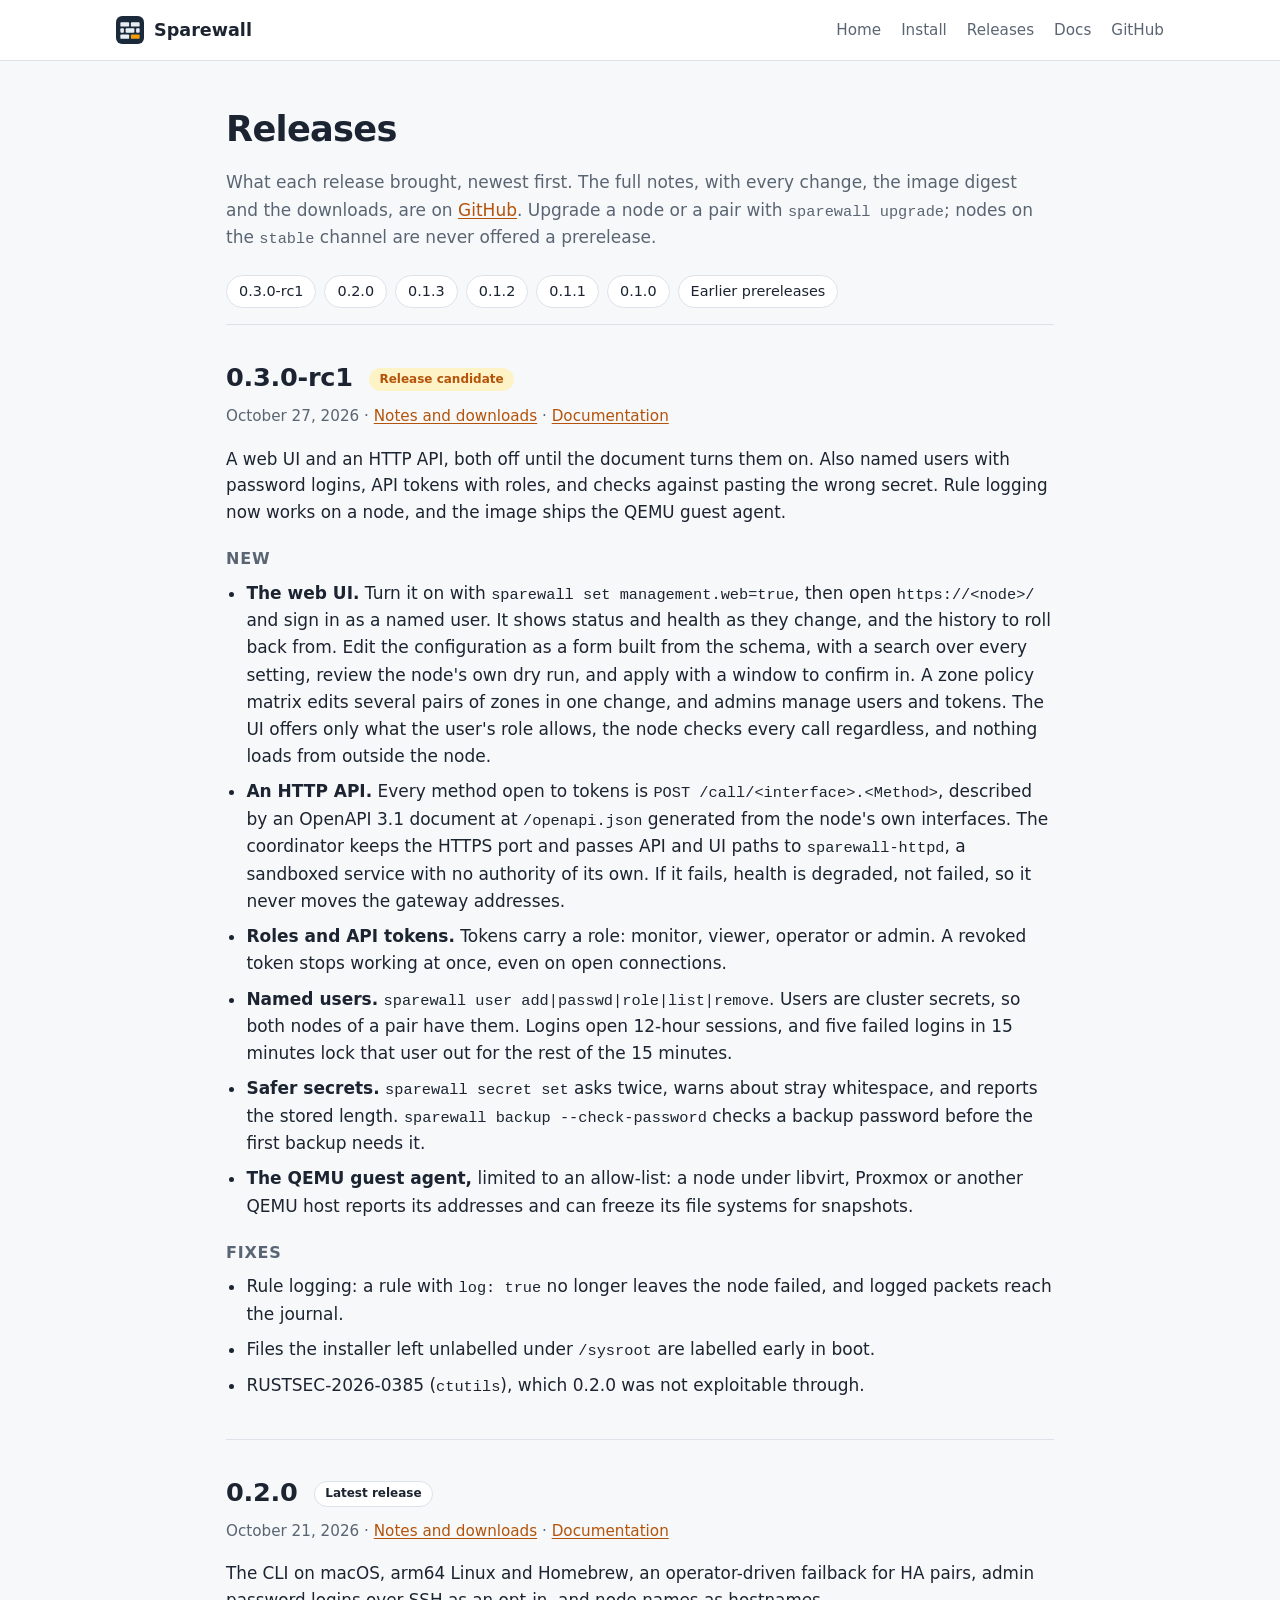
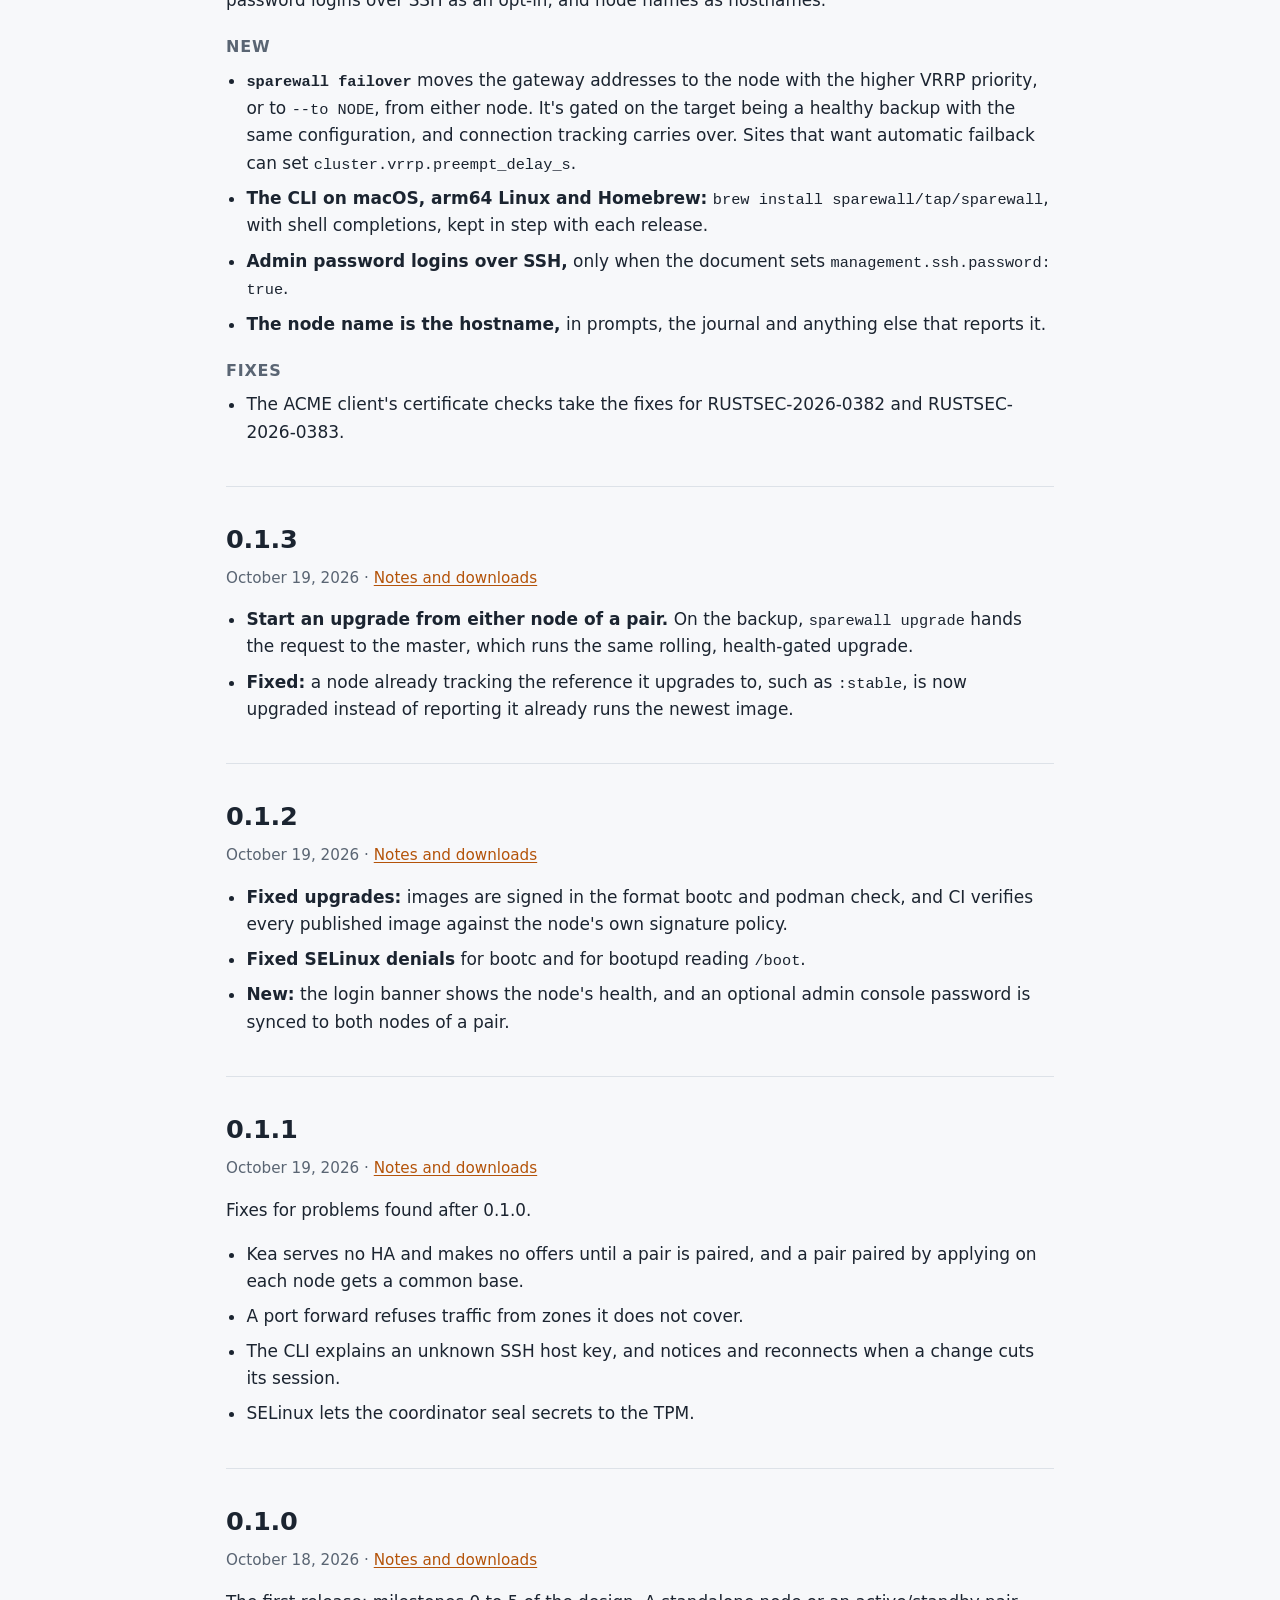
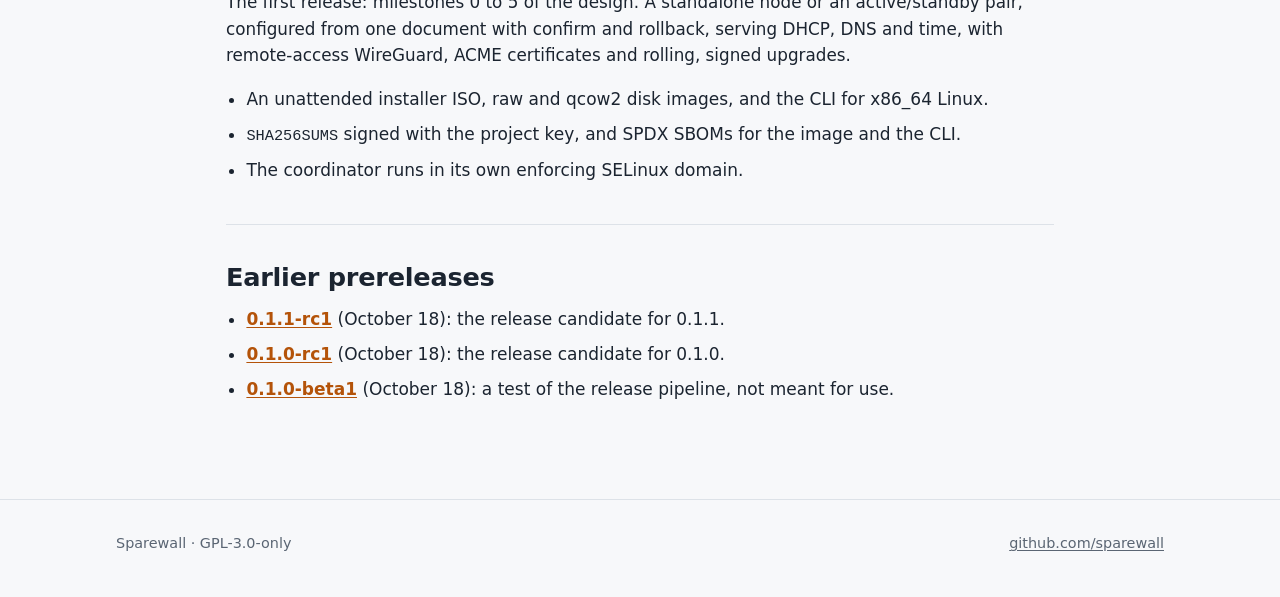
==== releases/index.html @ 166d09b6 "Describe the releases through 0.3.0-rc1, and the web UI The site still described Sparewall as it was" ====
<!doctype html>
<html lang="en">
<head>
  <meta charset="utf-8">
  <meta name="viewport" content="width=device-width, initial-scale=1">
  <title>Sparewall releases</title>
  <meta name="description" content="Every Sparewall release: what it brought, what it fixed, and what to expect when upgrading.">
  <meta name="color-scheme" content="light dark">
  <link rel="icon" href="../assets/logo.svg" type="image/svg+xml">
  <link rel="stylesheet" href="../assets/style.css">
  <link rel="stylesheet" href="../assets/releases.css">
</head>
<body>
  <header class="site-header">
    <div class="wrap">
      <a class="brand" href="../"><img src="../assets/logo.svg" alt="">Sparewall</a>
      <nav aria-label="Main">
        <a href="../">Home</a>
        <a href="../#install">Install</a>
        <a href="./" aria-current="page">Releases</a>
        <a href="../docs/">Docs</a>
        <a href="https://github.com/sparewall/sparewall">GitHub</a>
      </nav>
    </div>
  </header>

  <main class="wrap releases">
    <h1>Releases</h1>
    <p class="intro">What each release brought, newest first. The full notes, with every change, the image digest and the downloads, are on <a href="https://github.com/sparewall/sparewall/releases">GitHub</a>. Upgrade a node or a pair with <code>sparewall upgrade</code>; nodes on the <code>stable</code> channel are never offered a prerelease.</p>

    <nav class="toc" aria-label="Releases">
      <a href="#v0.3.0-rc1">0.3.0-rc1</a>
      <a href="#v0.2.0">0.2.0</a>
      <a href="#v0.1.3">0.1.3</a>
      <a href="#v0.1.2">0.1.2</a>
      <a href="#v0.1.1">0.1.1</a>
      <a href="#v0.1.0">0.1.0</a>
      <a href="#prereleases">Earlier prereleases</a>
    </nav>

    <article class="release" id="v0.3.0-rc1">
      <header>
        <h2>0.3.0-rc1 <span class="badge">Release candidate</span></h2>
        <p class="when">October 27, 2026 &middot; <a href="https://github.com/sparewall/sparewall/releases/tag/v0.3.0-rc1">Notes and downloads</a> &middot; <a href="../docs/next/">Documentation</a></p>
      </header>
      <p class="lede">A web UI and an HTTP API, both off until the document turns them on. Also named users with password logins, API tokens with roles, and checks against pasting the wrong secret. Rule logging now works on a node, and the image ships the QEMU guest agent.</p>
      <h3>New</h3>
      <ul>
        <li><strong>The web UI.</strong> Turn it on with <code>sparewall set management.web=true</code>, then open <code>https://&lt;node&gt;/</code> and sign in as a named user. It shows status and health as they change, and the history to roll back from. Edit the configuration as a form built from the schema, with a search over every setting, review the node's own dry run, and apply with a window to confirm in. A zone policy matrix edits several pairs of zones in one change, and admins manage users and tokens. The UI offers only what the user's role allows, the node checks every call regardless, and nothing loads from outside the node.</li>
        <li><strong>An HTTP API.</strong> Every method open to tokens is <code>POST /call/&lt;interface&gt;.&lt;Method&gt;</code>, described by an OpenAPI 3.1 document at <code>/openapi.json</code> generated from the node's own interfaces. The coordinator keeps the HTTPS port and passes API and UI paths to <code>sparewall-httpd</code>, a sandboxed service with no authority of its own. If it fails, health is degraded, not failed, so it never moves the gateway addresses.</li>
        <li><strong>Roles and API tokens.</strong> Tokens carry a role: monitor, viewer, operator or admin. A revoked token stops working at once, even on open connections.</li>
        <li><strong>Named users.</strong> <code>sparewall user add|passwd|role|list|remove</code>. Users are cluster secrets, so both nodes of a pair have them. Logins open 12-hour sessions, and five failed logins in 15 minutes lock that user out for the rest of the 15 minutes.</li>
        <li><strong>Safer secrets.</strong> <code>sparewall secret set</code> asks twice, warns about stray whitespace, and reports the stored length. <code>sparewall backup --check-password</code> checks a backup password before the first backup needs it.</li>
        <li><strong>The QEMU guest agent,</strong> limited to an allow-list: a node under libvirt, Proxmox or another QEMU host reports its addresses and can freeze its file systems for snapshots.</li>
      </ul>
      <h3>Fixes</h3>
      <ul>
        <li>Rule logging: a rule with <code>log: true</code> no longer leaves the node failed, and logged packets reach the journal.</li>
        <li>Files the installer left unlabelled under <code>/sysroot</code> are labelled early in boot.</li>
        <li>RUSTSEC-2026-0385 (<code>ctutils</code>), which 0.2.0 was not exploitable through.</li>
      </ul>
    </article>

    <article class="release" id="v0.2.0">
      <header>
        <h2>0.2.0 <span class="badge latest">Latest release</span></h2>
        <p class="when">October 21, 2026 &middot; <a href="https://github.com/sparewall/sparewall/releases/tag/v0.2.0">Notes and downloads</a> &middot; <a href="../docs/">Documentation</a></p>
      </header>
      <p class="lede">The CLI on macOS, arm64 Linux and Homebrew, an operator-driven failback for HA pairs, admin password logins over SSH as an opt-in, and node names as hostnames.</p>
      <h3>New</h3>
      <ul>
        <li><strong><code>sparewall failover</code></strong> moves the gateway addresses to the node with the higher VRRP priority, or to <code>--to NODE</code>, from either node. It's gated on the target being a healthy backup with the same configuration, and connection tracking carries over. Sites that want automatic failback can set <code>cluster.vrrp.preempt_delay_s</code>.</li>
        <li><strong>The CLI on macOS, arm64 Linux and Homebrew:</strong> <code>brew install sparewall/tap/sparewall</code>, with shell completions, kept in step with each release.</li>
        <li><strong>Admin password logins over SSH,</strong> only when the document sets <code>management.ssh.password: true</code>.</li>
        <li><strong>The node name is the hostname,</strong> in prompts, the journal and anything else that reports it.</li>
      </ul>
      <h3>Fixes</h3>
      <ul>
        <li>The ACME client's certificate checks take the fixes for RUSTSEC-2026-0382 and RUSTSEC-2026-0383.</li>
      </ul>
    </article>

    <article class="release" id="v0.1.3">
      <header>
        <h2>0.1.3</h2>
        <p class="when">October 19, 2026 &middot; <a href="https://github.com/sparewall/sparewall/releases/tag/v0.1.3">Notes and downloads</a></p>
      </header>
      <ul>
        <li><strong>Start an upgrade from either node of a pair.</strong> On the backup, <code>sparewall upgrade</code> hands the request to the master, which runs the same rolling, health-gated upgrade.</li>
        <li><strong>Fixed:</strong> a node already tracking the reference it upgrades to, such as <code>:stable</code>, is now upgraded instead of reporting it already runs the newest image.</li>
      </ul>
    </article>

    <article class="release" id="v0.1.2">
      <header>
        <h2>0.1.2</h2>
        <p class="when">October 19, 2026 &middot; <a href="https://github.com/sparewall/sparewall/releases/tag/v0.1.2">Notes and downloads</a></p>
      </header>
      <ul>
        <li><strong>Fixed upgrades:</strong> images are signed in the format bootc and podman check, and CI verifies every published image against the node's own signature policy.</li>
        <li><strong>Fixed SELinux denials</strong> for bootc and for bootupd reading <code>/boot</code>.</li>
        <li><strong>New:</strong> the login banner shows the node's health, and an optional admin console password is synced to both nodes of a pair.</li>
      </ul>
    </article>

    <article class="release" id="v0.1.1">
      <header>
        <h2>0.1.1</h2>
        <p class="when">October 19, 2026 &middot; <a href="https://github.com/sparewall/sparewall/releases/tag/v0.1.1">Notes and downloads</a></p>
      </header>
      <p class="lede">Fixes for problems found after 0.1.0.</p>
      <ul>
        <li>Kea serves no HA and makes no offers until a pair is paired, and a pair paired by applying on each node gets a common base.</li>
        <li>A port forward refuses traffic from zones it does not cover.</li>
        <li>The CLI explains an unknown SSH host key, and notices and reconnects when a change cuts its session.</li>
        <li>SELinux lets the coordinator seal secrets to the TPM.</li>
      </ul>
    </article>

    <article class="release" id="v0.1.0">
      <header>
        <h2>0.1.0</h2>
        <p class="when">October 18, 2026 &middot; <a href="https://github.com/sparewall/sparewall/releases/tag/v0.1.0">Notes and downloads</a></p>
      </header>
      <p class="lede">The first release: milestones 0 to 5 of the design. A standalone node or an active/standby pair, configured from one document with confirm and rollback, serving DHCP, DNS and time, with remote-access WireGuard, ACME certificates and rolling, signed upgrades.</p>
      <ul>
        <li>An unattended installer ISO, raw and qcow2 disk images, and the CLI for x86_64 Linux.</li>
        <li><code>SHA256SUMS</code> signed with the project key, and SPDX SBOMs for the image and the CLI.</li>
        <li>The coordinator runs in its own enforcing SELinux domain.</li>
      </ul>
    </article>

    <article class="release" id="prereleases">
      <header>
        <h2>Earlier prereleases</h2>
      </header>
      <ul>
        <li><a href="https://github.com/sparewall/sparewall/releases/tag/v0.1.1-rc1"><strong>0.1.1-rc1</strong></a> (October 18): the release candidate for 0.1.1.</li>
        <li><a href="https://github.com/sparewall/sparewall/releases/tag/v0.1.0-rc1"><strong>0.1.0-rc1</strong></a> (October 18): the release candidate for 0.1.0.</li>
        <li><a href="https://github.com/sparewall/sparewall/releases/tag/v0.1.0-beta1"><strong>0.1.0-beta1</strong></a> (October 18): a test of the release pipeline, not meant for use.</li>
      </ul>
    </article>
  </main>

  <footer class="site-footer">
    <div class="wrap">
      <span>Sparewall &middot; GPL-3.0-only</span>
      <span><a href="https://github.com/sparewall">github.com/sparewall</a></span>
    </div>
  </footer>
</body>
</html>
---- assets/style.css ----
:root {
  --bg: #f7f8fa;
  --surface: #ffffff;
  --text: #1b2430;
  --muted: #5a6573;
  --border: #dde2e8;
  --accent: #b45309;
  --accent-soft: #fef3c7;
  --ink: #1b2a3a;
  --code-bg: #10161d;
  --code-text: #dbe3ea;
  --code-key: #7cc4fa;
  --code-str: #f6c177;
  --code-com: #7d8a97;
  --code-cmd: #a7e3a1;
  --mono: ui-monospace, "SF Mono", "Cascadia Code", "JetBrains Mono", Menlo, Consolas, monospace;
  --sans: system-ui, -apple-system, "Segoe UI", Roboto, "Helvetica Neue", Arial, sans-serif;
  --radius: 10px;
  --max: 1080px;
}

@media (prefers-color-scheme: dark) {
  :root:not([data-theme="light"]) {
    --bg: #0d1218;
    --surface: #151c24;
    --text: #e4e9ee;
    --muted: #9aa6b2;
    --border: #26313c;
    --accent: #f59e0b;
    --accent-soft: #2b2110;
    --ink: #e9eef3;
    --code-bg: #0a0f14;
  }
}

* { box-sizing: border-box; }

html { -webkit-text-size-adjust: 100%; }

body {
  margin: 0;
  background: var(--bg);
  color: var(--text);
  font: 17px/1.6 var(--sans);
}

a { color: var(--accent); text-underline-offset: 2px; }
a:hover { text-decoration-thickness: 2px; }

code { font-family: var(--mono); font-size: 0.9em; }

.wrap { max-width: var(--max); margin: 0 auto; padding: 0 16px; }

/* Header */
.site-header {
  border-bottom: 1px solid var(--border);
  background: var(--surface);
}
.site-header .wrap {
  display: flex; align-items: center; justify-content: space-between;
  gap: 16px; min-height: 60px; flex-wrap: wrap;
}
.brand {
  display: flex; align-items: center; gap: 10px;
  color: var(--text); text-decoration: none; font-weight: 700; font-size: 1.1rem;
}
.brand img { width: 28px; height: 28px; }
.site-header nav { display: flex; gap: 20px; flex-wrap: wrap; }
.site-header nav a { color: var(--muted); text-decoration: none; font-size: 0.95rem; }
.site-header nav a:hover { color: var(--text); }

/* Hero */
.hero { padding: 64px 0 48px; }
.hero .wrap {
  display: grid; grid-template-columns: minmax(0, 1fr) minmax(0, 1fr); gap: 48px; align-items: center;
}
.badge {
  display: inline-block; padding: 2px 10px; border-radius: 999px;
  background: var(--accent-soft); color: var(--accent);
  font-size: 0.8rem; font-weight: 600; letter-spacing: 0.02em;
}
.hero h1 {
  font-size: clamp(2rem, 4.5vw, 3rem); line-height: 1.12;
  margin: 16px 0; letter-spacing: -0.02em;
}
.hero p.lede { font-size: 1.15rem; color: var(--muted); margin: 0 0 28px; }
.actions { display: flex; gap: 12px; flex-wrap: wrap; }
.button {
  display: inline-block; padding: 10px 18px; border-radius: 8px;
  font-weight: 600; text-decoration: none; border: 1px solid var(--border);
  color: var(--text); background: var(--surface);
}
.button.primary { background: var(--ink); border-color: var(--ink); color: var(--bg); }
.button:hover { filter: brightness(1.08); }

/* Code */
pre {
  margin: 0; padding: 18px 20px; overflow-x: auto;
  background: var(--code-bg); color: var(--code-text);
  border: 1px solid var(--border);
  border-radius: var(--radius); font: 14px/1.55 var(--mono);
}
.code-title {
  font: 12px/1 var(--mono); color: var(--muted);
  margin: 0 0 8px; text-transform: lowercase;
}
.k { color: var(--code-key); }
.s { color: var(--code-str); }
.c { color: var(--code-com); }
.p { color: var(--code-cmd); user-select: none; }

/* Sections */
section { padding: 56px 0; }
section + section { border-top: 1px solid var(--border); }
section h2 { font-size: 1.7rem; margin: 0 0 8px; letter-spacing: -0.01em; }
section .intro { color: var(--muted); margin: 0 0 32px; max-width: 46em; }

.grid { display: grid; grid-template-columns: repeat(3, minmax(0, 1fr)); gap: 20px; }
.card {
  background: var(--surface); border: 1px solid var(--border);
  border-radius: var(--radius); padding: 22px;
}
.card h3 { margin: 0 0 8px; font-size: 1.05rem; }
.card p { margin: 0; color: var(--muted); font-size: 0.97rem; }

/* Lifecycle */
.lifecycle { display: grid; grid-template-columns: minmax(0, 1fr) minmax(0, 1fr); gap: 32px; align-items: start; }
.steps { list-style: none; margin: 0; padding: 0; counter-reset: step; }
.steps li {
  counter-increment: step; position: relative;
  padding: 0 0 22px 48px;
}
.steps li::before {
  content: counter(step); position: absolute; left: 0; top: 0;
  width: 32px; height: 32px; border-radius: 50%;
  display: grid; place-items: center;
  background: var(--accent-soft); color: var(--accent); font-weight: 700; font-size: 0.9rem;
}
.steps li::after {
  content: ""; position: absolute; left: 15px; top: 36px; bottom: 4px;
  width: 2px; background: var(--border);
}
.steps li:last-child::after { display: none; }
.steps strong { display: block; }
.steps span { color: var(--muted); font-size: 0.97rem; }

/* Parts */
.parts { display: flex; flex-wrap: wrap; gap: 10px; margin: 0; padding: 0; list-style: none; }
.parts li {
  padding: 6px 14px; border-radius: 999px; border: 1px solid var(--border);
  background: var(--surface); font-size: 0.95rem;
}
.parts li.new { border-color: var(--accent); color: var(--accent); font-weight: 600; }

/* Roadmap */
.roadmap { list-style: none; margin: 0; padding: 0; display: grid; grid-template-columns: repeat(2, 1fr); gap: 12px 32px; }
.roadmap li { display: flex; gap: 14px; align-items: baseline; padding: 10px 0; border-bottom: 1px solid var(--border); }
.roadmap .n { font: 600 0.9rem var(--mono); color: var(--accent); min-width: 1.5em; }
.roadmap strong { display: block; }
.roadmap span { color: var(--muted); font-size: 0.95rem; }

/* Footer */
.site-footer { border-top: 1px solid var(--border); padding: 32px 0 48px; color: var(--muted); font-size: 0.9rem; }
.site-footer .wrap { display: flex; justify-content: space-between; gap: 16px; flex-wrap: wrap; }
.site-footer a { color: var(--muted); }

@media (max-width: 860px) {
  .hero { padding: 40px 0 32px; }
  .hero .wrap, .lifecycle { grid-template-columns: minmax(0, 1fr); gap: 32px; }
  .grid { grid-template-columns: minmax(0, 1fr); }
  .roadmap { grid-template-columns: 1fr; }
  section { padding: 40px 0; }
}

/* Badges that link, and badges in headings */
a.badge { text-decoration: none; }
a.badge:hover { text-decoration: underline; }
h2 .badge { vertical-align: middle; margin-left: 8px; font-size: 0.75rem; letter-spacing: 0; }

/* Screenshots */
.shot { margin: 0; }
.shot img {
  display: block; width: 100%; height: auto;
  border: 1px solid var(--border); border-radius: var(--radius);
  background: var(--surface);
}
.shot figcaption { margin-top: 10px; color: var(--muted); font-size: 0.95rem; }
.shot figcaption strong { color: var(--text); }
.shot-wide { margin-bottom: 28px; }
.shots { display: grid; grid-template-columns: repeat(2, minmax(0, 1fr)); gap: 28px; }

.checks { margin: 32px 0 16px; padding-left: 1.2em; max-width: 50em; }
.checks li { margin: 6px 0; }
.more { margin: 24px 0 0; }

.card pre { margin-top: 12px; padding: 12px 14px; font-size: 13px; }

/* Roadmap state */
.roadmap li > div { flex: 1; }
.roadmap .state {
  font-size: 0.8rem; font-weight: 600; white-space: nowrap;
  padding: 2px 10px; border-radius: 999px;
  border: 1px solid var(--accent); color: var(--accent);
}
.roadmap .state.done { border-color: var(--border); color: var(--muted); }

/* Release lists */
.release-list { list-style: none; margin: 0; padding: 0; }
.release-list li {
  display: grid; grid-template-columns: 8em 15em minmax(0, 1fr); gap: 4px 20px;
  padding: 14px 0; border-bottom: 1px solid var(--border);
}
.release-list a { text-decoration: none; }
.release-list .when { color: var(--muted); font-size: 0.95rem; }

@media (max-width: 860px) {
  .shots { grid-template-columns: minmax(0, 1fr); }
  .release-list li { grid-template-columns: minmax(0, 1fr); }
}
---- assets/releases.css ----
/* The releases page. Colours and type come from style.css. */

.releases { padding-top: 40px; padding-bottom: 56px; max-width: 860px; }
.releases h1 { font-size: 2.2rem; margin: 0 0 12px; letter-spacing: -0.02em; }
.releases .intro { color: var(--muted); margin: 0 0 24px; }

.toc { display: flex; flex-wrap: wrap; gap: 8px; margin: 0 0 16px; }
.toc a {
  padding: 4px 12px; border-radius: 999px; border: 1px solid var(--border);
  background: var(--surface); color: var(--text); text-decoration: none; font-size: 0.9rem;
}
.toc a:hover { border-color: var(--accent); }

.release { padding: 32px 0; border-top: 1px solid var(--border); scroll-margin-top: 16px; }
.release h2 { font-size: 1.6rem; margin: 0; letter-spacing: -0.01em; }
.release h2 .badge { vertical-align: middle; margin-left: 8px; font-size: 0.75rem; letter-spacing: 0; }
.release .badge.latest { background: var(--surface); border: 1px solid var(--border); color: var(--text); }
.release .when { margin: 6px 0 16px; color: var(--muted); font-size: 0.95rem; }
.release .lede { font-size: 1.05rem; }
.release h3 { font-size: 1rem; margin: 20px 0 6px; text-transform: uppercase; letter-spacing: 0.05em; color: var(--muted); }
.release ul { padding-left: 1.2em; margin: 0; }
.release li { margin: 8px 0; }
.release code { overflow-wrap: anywhere; }
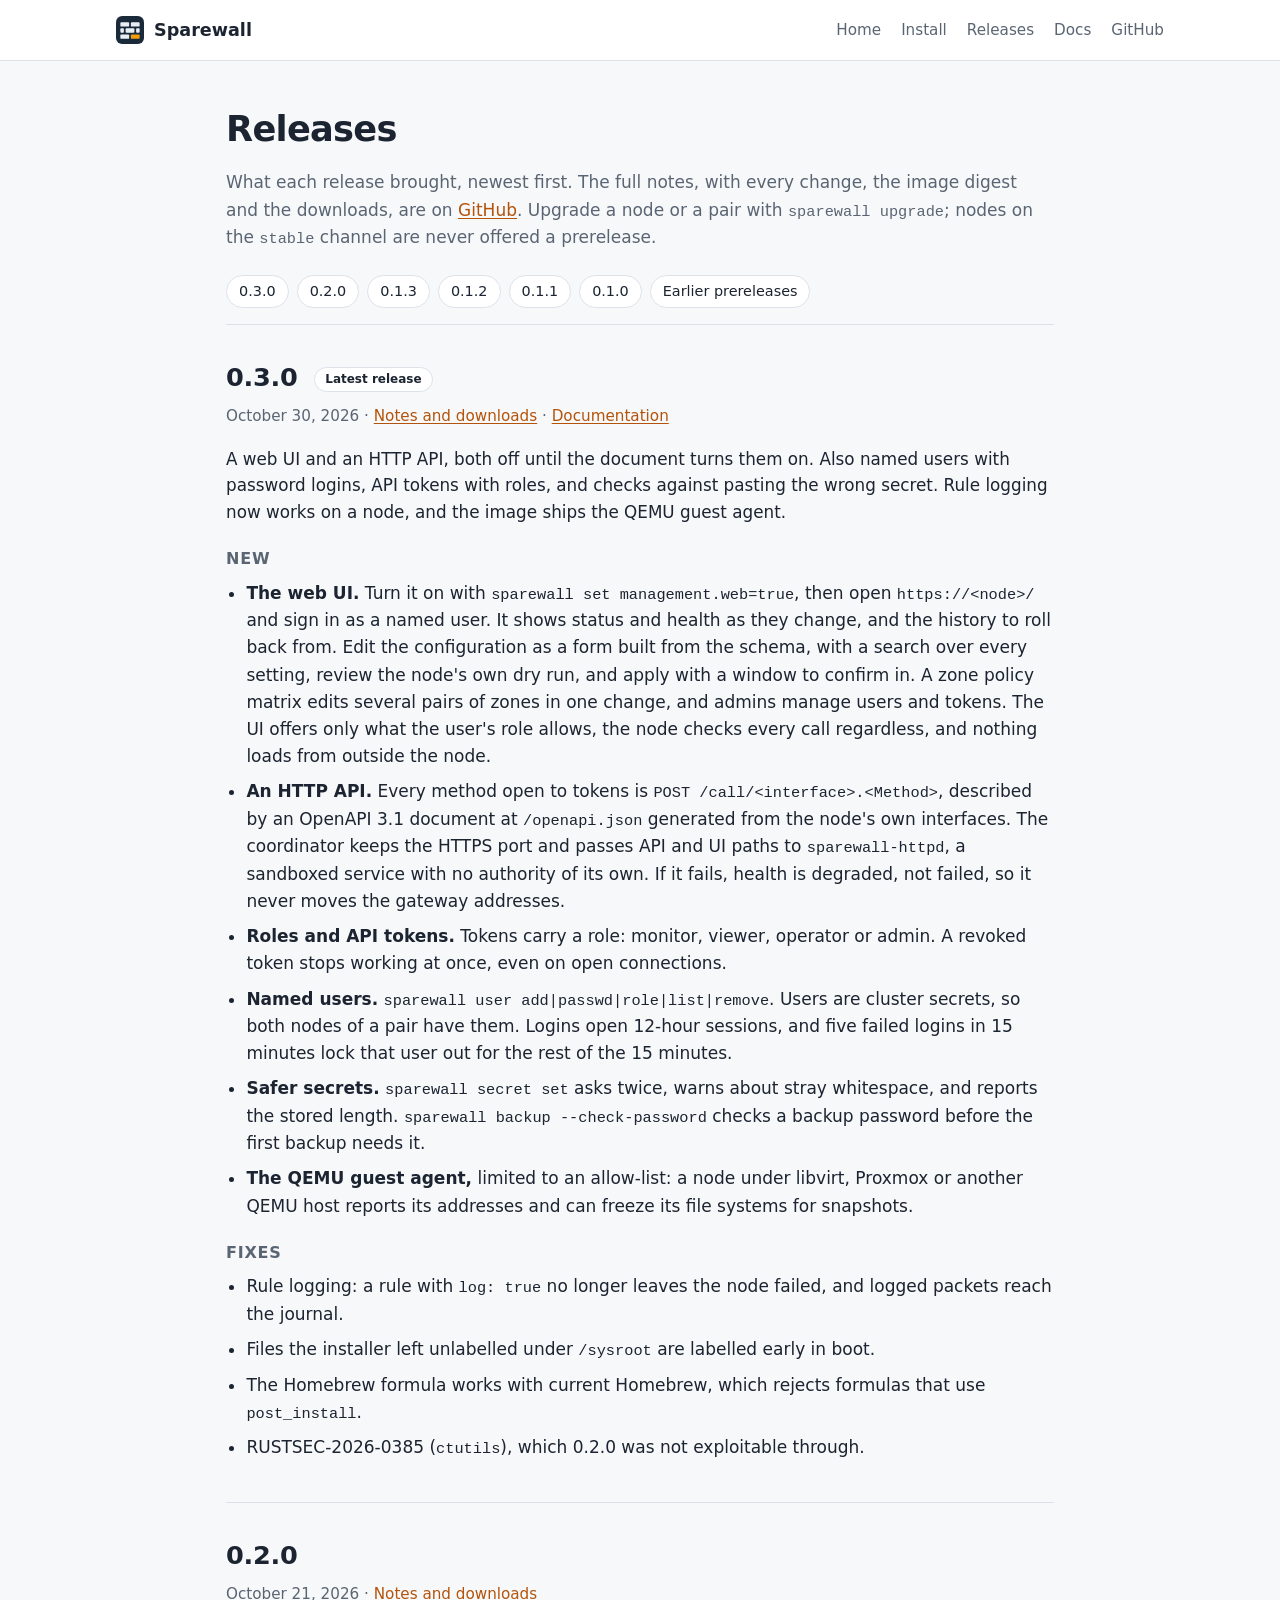
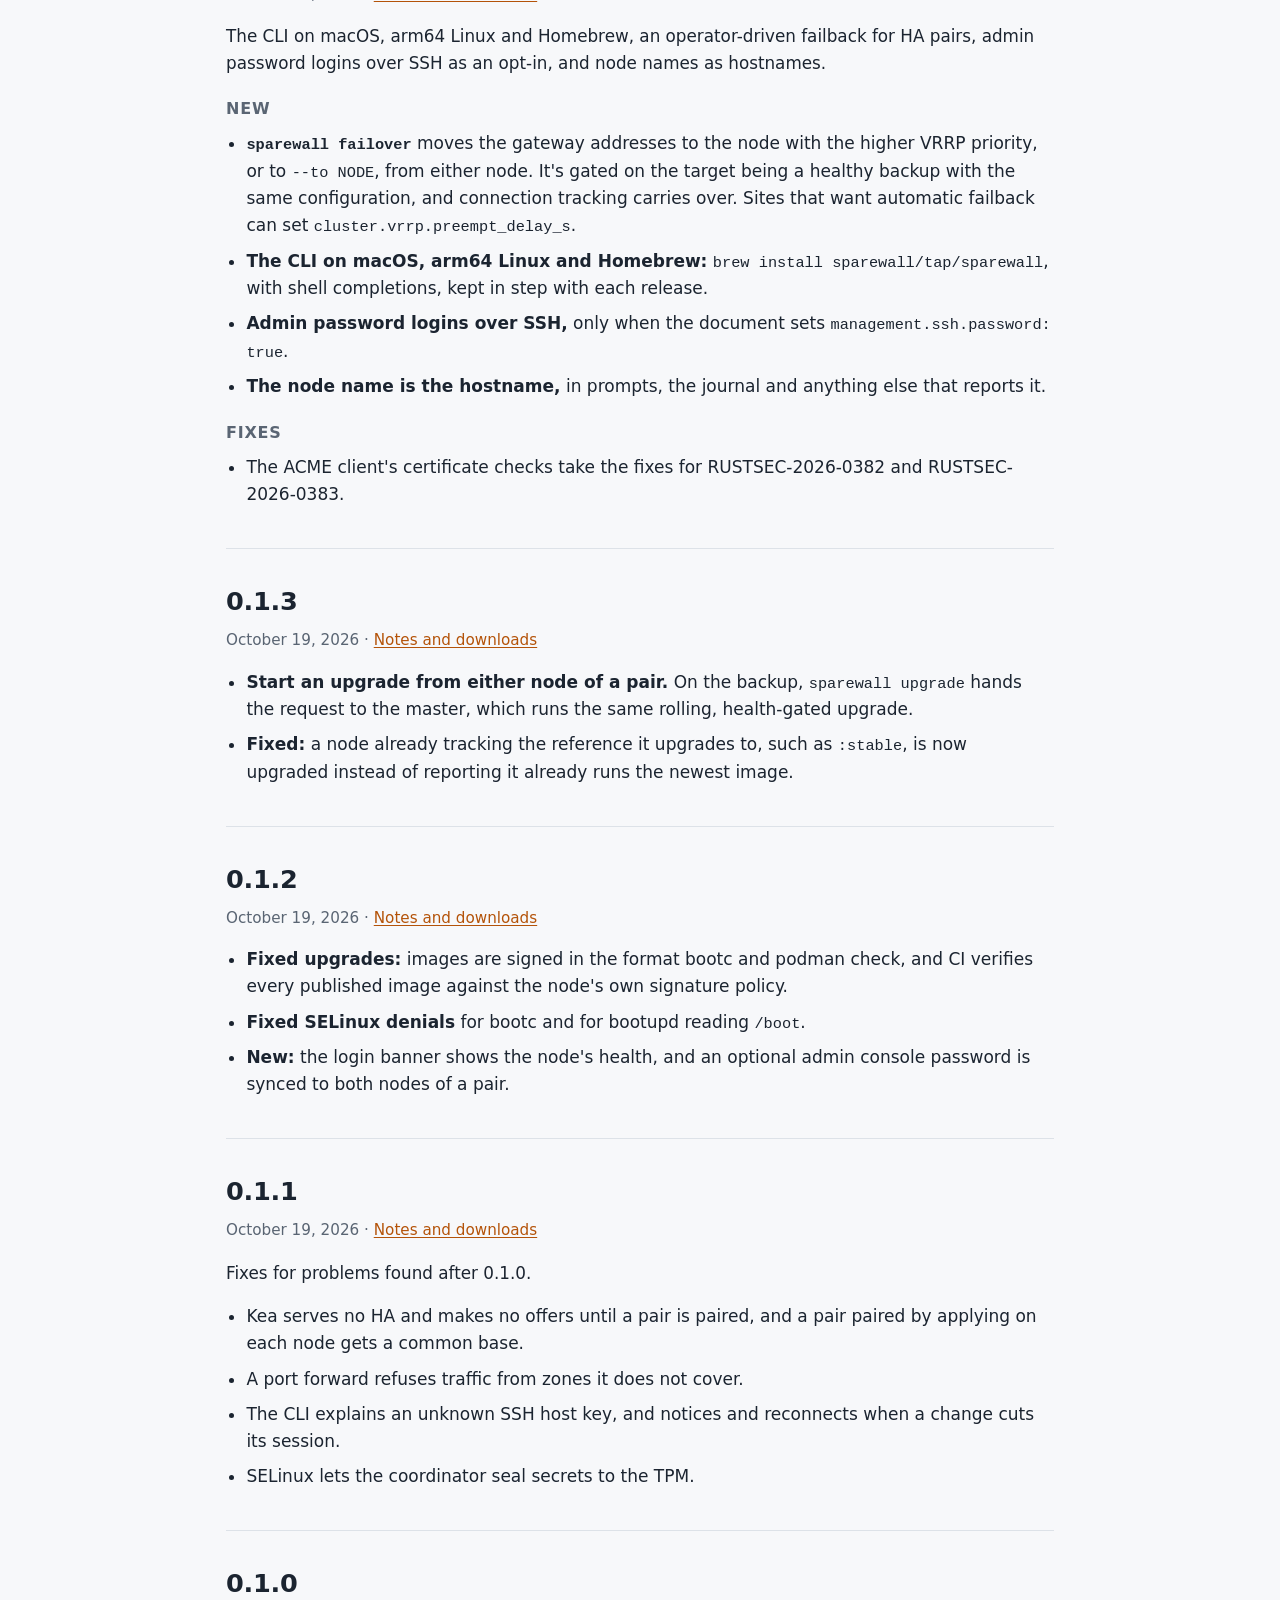
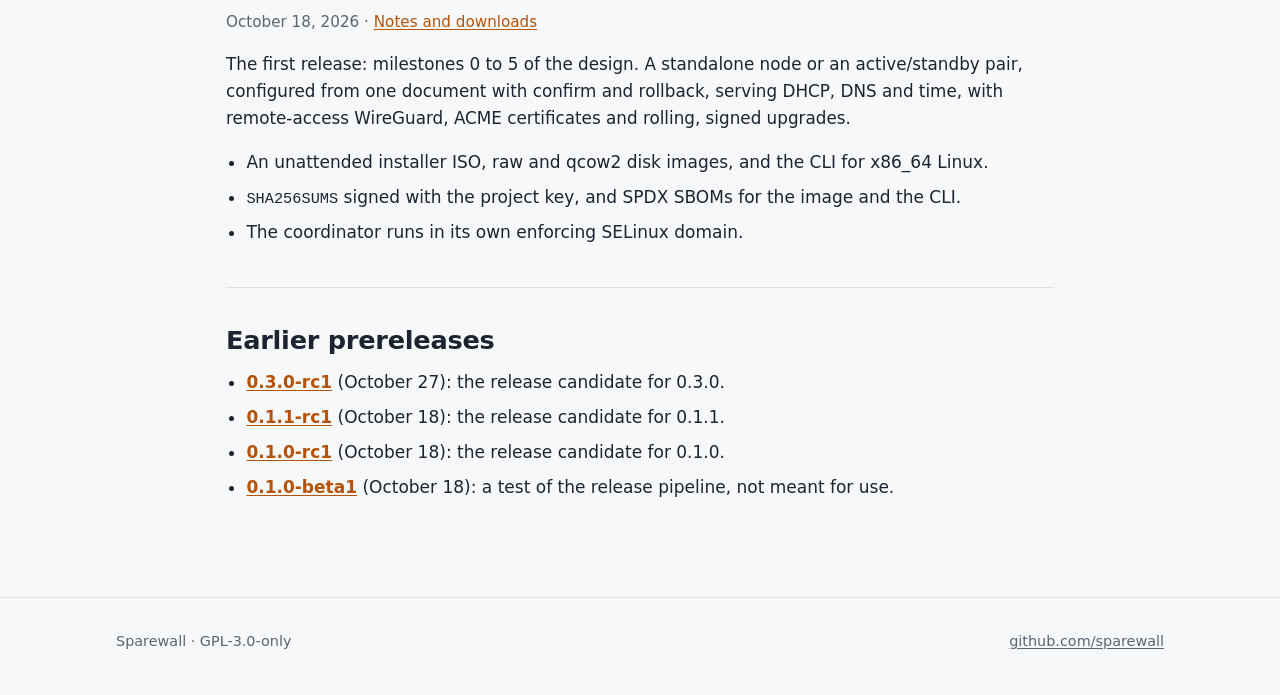
==== commit ccc440e8: "Describe 0.3.0 as released 0.3.0 was published after this branch was written: make it the latest rel" ====
--- a/releases/index.html
+++ b/releases/index.html
@@ -29,7 +29,7 @@
     <p class="intro">What each release brought, newest first. The full notes, with every change, the image digest and the downloads, are on <a href="https://github.com/sparewall/sparewall/releases">GitHub</a>. Upgrade a node or a pair with <code>sparewall upgrade</code>; nodes on the <code>stable</code> channel are never offered a prerelease.</p>
 
     <nav class="toc" aria-label="Releases">
-      <a href="#v0.3.0-rc1">0.3.0-rc1</a>
+      <a href="#v0.3.0">0.3.0</a>
       <a href="#v0.2.0">0.2.0</a>
       <a href="#v0.1.3">0.1.3</a>
       <a href="#v0.1.2">0.1.2</a>
@@ -38,10 +38,10 @@
       <a href="#prereleases">Earlier prereleases</a>
     </nav>
 
-    <article class="release" id="v0.3.0-rc1">
+    <article class="release" id="v0.3.0">
       <header>
-        <h2>0.3.0-rc1 <span class="badge">Release candidate</span></h2>
-        <p class="when">October 27, 2026 &middot; <a href="https://github.com/sparewall/sparewall/releases/tag/v0.3.0-rc1">Notes and downloads</a> &middot; <a href="../docs/next/">Documentation</a></p>
+        <h2>0.3.0 <span class="badge latest">Latest release</span></h2>
+        <p class="when">October 30, 2026 &middot; <a href="https://github.com/sparewall/sparewall/releases/tag/v0.3.0">Notes and downloads</a> &middot; <a href="../docs/">Documentation</a></p>
       </header>
       <p class="lede">A web UI and an HTTP API, both off until the document turns them on. Also named users with password logins, API tokens with roles, and checks against pasting the wrong secret. Rule logging now works on a node, and the image ships the QEMU guest agent.</p>
       <h3>New</h3>
@@ -57,14 +57,15 @@
       <ul>
         <li>Rule logging: a rule with <code>log: true</code> no longer leaves the node failed, and logged packets reach the journal.</li>
         <li>Files the installer left unlabelled under <code>/sysroot</code> are labelled early in boot.</li>
+        <li>The Homebrew formula works with current Homebrew, which rejects formulas that use <code>post_install</code>.</li>
         <li>RUSTSEC-2026-0385 (<code>ctutils</code>), which 0.2.0 was not exploitable through.</li>
       </ul>
     </article>
 
     <article class="release" id="v0.2.0">
       <header>
-        <h2>0.2.0 <span class="badge latest">Latest release</span></h2>
-        <p class="when">October 21, 2026 &middot; <a href="https://github.com/sparewall/sparewall/releases/tag/v0.2.0">Notes and downloads</a> &middot; <a href="../docs/">Documentation</a></p>
+        <h2>0.2.0</h2>
+        <p class="when">October 21, 2026 &middot; <a href="https://github.com/sparewall/sparewall/releases/tag/v0.2.0">Notes and downloads</a></p>
       </header>
       <p class="lede">The CLI on macOS, arm64 Linux and Homebrew, an operator-driven failback for HA pairs, admin password logins over SSH as an opt-in, and node names as hostnames.</p>
       <h3>New</h3>
@@ -135,6 +136,7 @@
         <h2>Earlier prereleases</h2>
       </header>
       <ul>
+        <li><a href="https://github.com/sparewall/sparewall/releases/tag/v0.3.0-rc1"><strong>0.3.0-rc1</strong></a> (October 27): the release candidate for 0.3.0.</li>
         <li><a href="https://github.com/sparewall/sparewall/releases/tag/v0.1.1-rc1"><strong>0.1.1-rc1</strong></a> (October 18): the release candidate for 0.1.1.</li>
         <li><a href="https://github.com/sparewall/sparewall/releases/tag/v0.1.0-rc1"><strong>0.1.0-rc1</strong></a> (October 18): the release candidate for 0.1.0.</li>
         <li><a href="https://github.com/sparewall/sparewall/releases/tag/v0.1.0-beta1"><strong>0.1.0-beta1</strong></a> (October 18): a test of the release pipeline, not meant for use.</li>
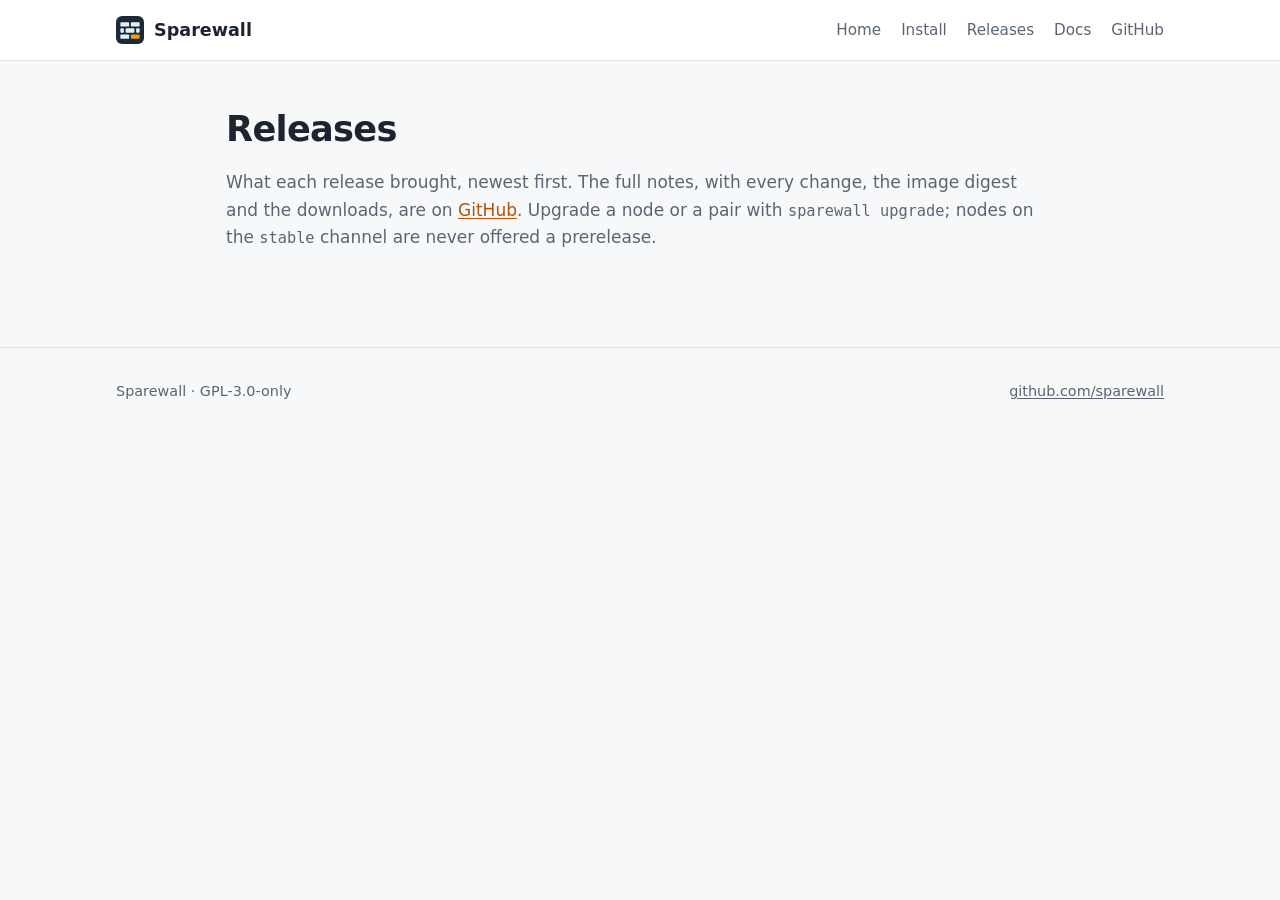
==== commit 8c2dd79a: "Build the release history from the GitHub release notes The home page's badge and release list, and " ====
--- a/releases/index.html
+++ b/releases/index.html
@@ -29,119 +29,10 @@
     <p class="intro">What each release brought, newest first. The full notes, with every change, the image digest and the downloads, are on <a href="https://github.com/sparewall/sparewall/releases">GitHub</a>. Upgrade a node or a pair with <code>sparewall upgrade</code>; nodes on the <code>stable</code> channel are never offered a prerelease.</p>
 
     <nav class="toc" aria-label="Releases">
-      <a href="#v0.3.0">0.3.0</a>
-      <a href="#v0.2.0">0.2.0</a>
-      <a href="#v0.1.3">0.1.3</a>
-      <a href="#v0.1.2">0.1.2</a>
-      <a href="#v0.1.1">0.1.1</a>
-      <a href="#v0.1.0">0.1.0</a>
-      <a href="#prereleases">Earlier prereleases</a>
+      <!-- releases-toc -->
     </nav>
 
-    <article class="release" id="v0.3.0">
-      <header>
-        <h2>0.3.0 <span class="badge latest">Latest release</span></h2>
-        <p class="when">October 30, 2026 &middot; <a href="https://github.com/sparewall/sparewall/releases/tag/v0.3.0">Notes and downloads</a> &middot; <a href="../docs/">Documentation</a></p>
-      </header>
-      <p class="lede">A web UI and an HTTP API, both off until the document turns them on. Also named users with password logins, API tokens with roles, and checks against pasting the wrong secret. Rule logging now works on a node, and the image ships the QEMU guest agent.</p>
-      <h3>New</h3>
-      <ul>
-        <li><strong>The web UI.</strong> Turn it on with <code>sparewall set management.web=true</code>, then open <code>https://&lt;node&gt;/</code> and sign in as a named user. It shows status and health as they change, and the history to roll back from. Edit the configuration as a form built from the schema, with a search over every setting, review the node's own dry run, and apply with a window to confirm in. A zone policy matrix edits several pairs of zones in one change, and admins manage users and tokens. The UI offers only what the user's role allows, the node checks every call regardless, and nothing loads from outside the node.</li>
-        <li><strong>An HTTP API.</strong> Every method open to tokens is <code>POST /call/&lt;interface&gt;.&lt;Method&gt;</code>, described by an OpenAPI 3.1 document at <code>/openapi.json</code> generated from the node's own interfaces. The coordinator keeps the HTTPS port and passes API and UI paths to <code>sparewall-httpd</code>, a sandboxed service with no authority of its own. If it fails, health is degraded, not failed, so it never moves the gateway addresses.</li>
-        <li><strong>Roles and API tokens.</strong> Tokens carry a role: monitor, viewer, operator or admin. A revoked token stops working at once, even on open connections.</li>
-        <li><strong>Named users.</strong> <code>sparewall user add|passwd|role|list|remove</code>. Users are cluster secrets, so both nodes of a pair have them. Logins open 12-hour sessions, and five failed logins in 15 minutes lock that user out for the rest of the 15 minutes.</li>
-        <li><strong>Safer secrets.</strong> <code>sparewall secret set</code> asks twice, warns about stray whitespace, and reports the stored length. <code>sparewall backup --check-password</code> checks a backup password before the first backup needs it.</li>
-        <li><strong>The QEMU guest agent,</strong> limited to an allow-list: a node under libvirt, Proxmox or another QEMU host reports its addresses and can freeze its file systems for snapshots.</li>
-      </ul>
-      <h3>Fixes</h3>
-      <ul>
-        <li>Rule logging: a rule with <code>log: true</code> no longer leaves the node failed, and logged packets reach the journal.</li>
-        <li>Files the installer left unlabelled under <code>/sysroot</code> are labelled early in boot.</li>
-        <li>The Homebrew formula works with current Homebrew, which rejects formulas that use <code>post_install</code>.</li>
-        <li>RUSTSEC-2026-0385 (<code>ctutils</code>), which 0.2.0 was not exploitable through.</li>
-      </ul>
-    </article>
-
-    <article class="release" id="v0.2.0">
-      <header>
-        <h2>0.2.0</h2>
-        <p class="when">October 21, 2026 &middot; <a href="https://github.com/sparewall/sparewall/releases/tag/v0.2.0">Notes and downloads</a></p>
-      </header>
-      <p class="lede">The CLI on macOS, arm64 Linux and Homebrew, an operator-driven failback for HA pairs, admin password logins over SSH as an opt-in, and node names as hostnames.</p>
-      <h3>New</h3>
-      <ul>
-        <li><strong><code>sparewall failover</code></strong> moves the gateway addresses to the node with the higher VRRP priority, or to <code>--to NODE</code>, from either node. It's gated on the target being a healthy backup with the same configuration, and connection tracking carries over. Sites that want automatic failback can set <code>cluster.vrrp.preempt_delay_s</code>.</li>
-        <li><strong>The CLI on macOS, arm64 Linux and Homebrew:</strong> <code>brew install sparewall/tap/sparewall</code>, with shell completions, kept in step with each release.</li>
-        <li><strong>Admin password logins over SSH,</strong> only when the document sets <code>management.ssh.password: true</code>.</li>
-        <li><strong>The node name is the hostname,</strong> in prompts, the journal and anything else that reports it.</li>
-      </ul>
-      <h3>Fixes</h3>
-      <ul>
-        <li>The ACME client's certificate checks take the fixes for RUSTSEC-2026-0382 and RUSTSEC-2026-0383.</li>
-      </ul>
-    </article>
-
-    <article class="release" id="v0.1.3">
-      <header>
-        <h2>0.1.3</h2>
-        <p class="when">October 19, 2026 &middot; <a href="https://github.com/sparewall/sparewall/releases/tag/v0.1.3">Notes and downloads</a></p>
-      </header>
-      <ul>
-        <li><strong>Start an upgrade from either node of a pair.</strong> On the backup, <code>sparewall upgrade</code> hands the request to the master, which runs the same rolling, health-gated upgrade.</li>
-        <li><strong>Fixed:</strong> a node already tracking the reference it upgrades to, such as <code>:stable</code>, is now upgraded instead of reporting it already runs the newest image.</li>
-      </ul>
-    </article>
-
-    <article class="release" id="v0.1.2">
-      <header>
-        <h2>0.1.2</h2>
-        <p class="when">October 19, 2026 &middot; <a href="https://github.com/sparewall/sparewall/releases/tag/v0.1.2">Notes and downloads</a></p>
-      </header>
-      <ul>
-        <li><strong>Fixed upgrades:</strong> images are signed in the format bootc and podman check, and CI verifies every published image against the node's own signature policy.</li>
-        <li><strong>Fixed SELinux denials</strong> for bootc and for bootupd reading <code>/boot</code>.</li>
-        <li><strong>New:</strong> the login banner shows the node's health, and an optional admin console password is synced to both nodes of a pair.</li>
-      </ul>
-    </article>
-
-    <article class="release" id="v0.1.1">
-      <header>
-        <h2>0.1.1</h2>
-        <p class="when">October 19, 2026 &middot; <a href="https://github.com/sparewall/sparewall/releases/tag/v0.1.1">Notes and downloads</a></p>
-      </header>
-      <p class="lede">Fixes for problems found after 0.1.0.</p>
-      <ul>
-        <li>Kea serves no HA and makes no offers until a pair is paired, and a pair paired by applying on each node gets a common base.</li>
-        <li>A port forward refuses traffic from zones it does not cover.</li>
-        <li>The CLI explains an unknown SSH host key, and notices and reconnects when a change cuts its session.</li>
-        <li>SELinux lets the coordinator seal secrets to the TPM.</li>
-      </ul>
-    </article>
-
-    <article class="release" id="v0.1.0">
-      <header>
-        <h2>0.1.0</h2>
-        <p class="when">October 18, 2026 &middot; <a href="https://github.com/sparewall/sparewall/releases/tag/v0.1.0">Notes and downloads</a></p>
-      </header>
-      <p class="lede">The first release: milestones 0 to 5 of the design. A standalone node or an active/standby pair, configured from one document with confirm and rollback, serving DHCP, DNS and time, with remote-access WireGuard, ACME certificates and rolling, signed upgrades.</p>
-      <ul>
-        <li>An unattended installer ISO, raw and qcow2 disk images, and the CLI for x86_64 Linux.</li>
-        <li><code>SHA256SUMS</code> signed with the project key, and SPDX SBOMs for the image and the CLI.</li>
-        <li>The coordinator runs in its own enforcing SELinux domain.</li>
-      </ul>
-    </article>
-
-    <article class="release" id="prereleases">
-      <header>
-        <h2>Earlier prereleases</h2>
-      </header>
-      <ul>
-        <li><a href="https://github.com/sparewall/sparewall/releases/tag/v0.3.0-rc1"><strong>0.3.0-rc1</strong></a> (October 27): the release candidate for 0.3.0.</li>
-        <li><a href="https://github.com/sparewall/sparewall/releases/tag/v0.1.1-rc1"><strong>0.1.1-rc1</strong></a> (October 18): the release candidate for 0.1.1.</li>
-        <li><a href="https://github.com/sparewall/sparewall/releases/tag/v0.1.0-rc1"><strong>0.1.0-rc1</strong></a> (October 18): the release candidate for 0.1.0.</li>
-        <li><a href="https://github.com/sparewall/sparewall/releases/tag/v0.1.0-beta1"><strong>0.1.0-beta1</strong></a> (October 18): a test of the release pipeline, not meant for use.</li>
-      </ul>
-    </article>
+    <!-- releases -->
   </main>
 
   <footer class="site-footer">
--- a/assets/releases.css
+++ b/assets/releases.css
@@ -21,3 +21,7 @@
 .release ul { padding-left: 1.2em; margin: 0; }
 .release li { margin: 8px 0; }
 .release code { overflow-wrap: anywhere; }
+.release h4 { font-size: 0.95rem; margin: 16px 0 6px; }
+.release li > p { margin: 0; }
+.release li > ul { margin-top: 6px; }
+.release pre { margin: 12px 0; }
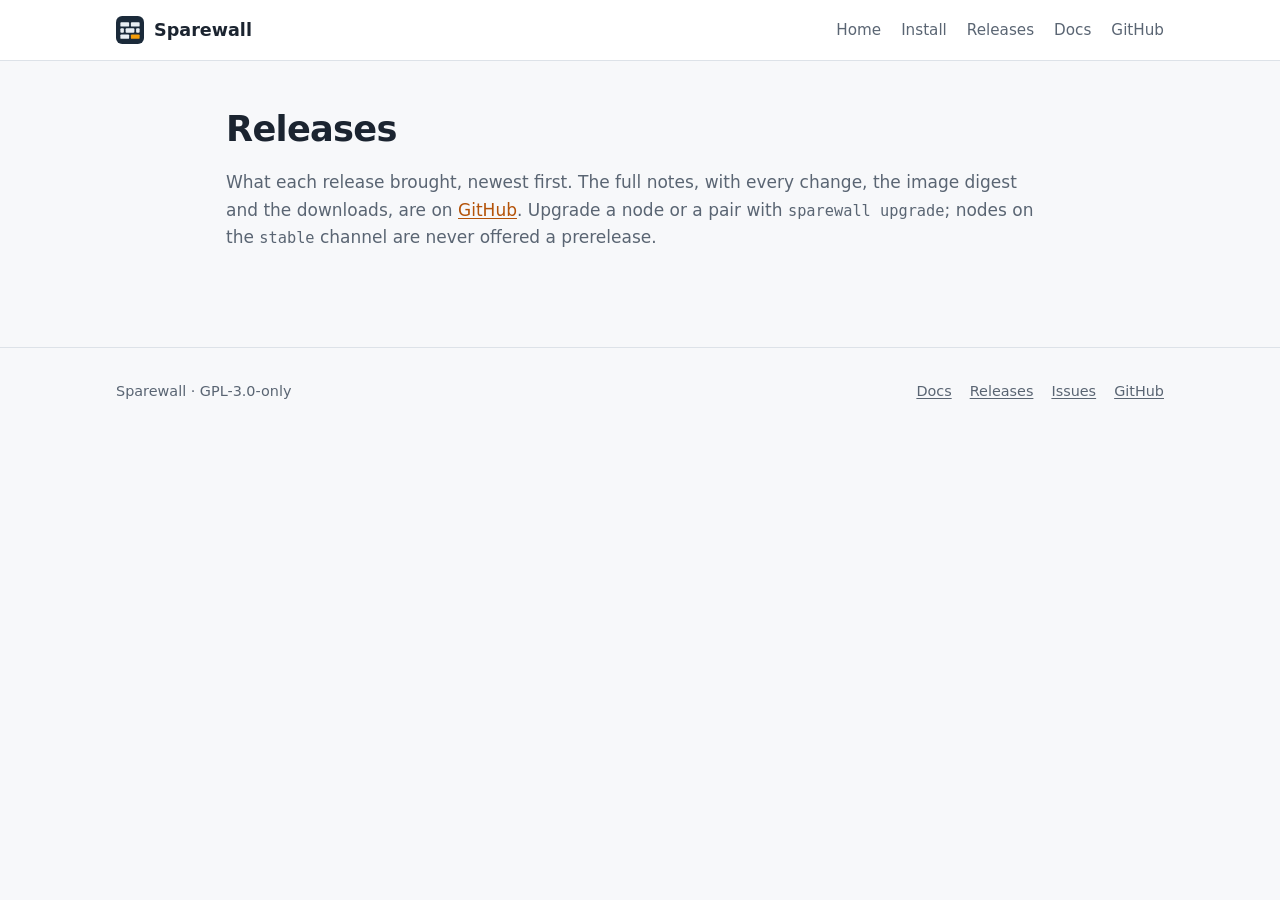
==== commit 49ae2672: "Fit the phone nav, link the footer, add a preview image for shared links - The header nav fits on on" ====
--- a/releases/index.html
+++ b/releases/index.html
@@ -6,6 +6,15 @@
   <title>Sparewall releases</title>
   <meta name="description" content="Every Sparewall release: what it brought, what it fixed, and what to expect when upgrading.">
   <meta name="color-scheme" content="light dark">
+  <meta property="og:title" content="Sparewall releases">
+  <meta property="og:description" content="Every Sparewall release: what it brought, what it fixed, and what to expect when upgrading.">
+  <meta property="og:type" content="website">
+  <meta property="og:url" content="https://sparewall.org/releases/">
+  <meta property="og:image" content="https://sparewall.org/assets/og.png">
+  <meta property="og:image:width" content="1200">
+  <meta property="og:image:height" content="630">
+  <meta property="og:image:alt" content="Sparewall, an open-source Linux firewall: One document. One image. One node or a pair. Beside it, a diagram of a Sparewall pair.">
+  <meta name="twitter:card" content="summary_large_image">
   <link rel="icon" href="../assets/logo.svg" type="image/svg+xml">
   <link rel="stylesheet" href="../assets/style.css">
   <link rel="stylesheet" href="../assets/releases.css">
@@ -38,7 +47,12 @@
   <footer class="site-footer">
     <div class="wrap">
       <span>Sparewall &middot; GPL-3.0-only</span>
-      <span><a href="https://github.com/sparewall">github.com/sparewall</a></span>
+      <nav aria-label="Footer">
+        <a href="../docs/">Docs</a>
+        <a href="./">Releases</a>
+        <a href="https://github.com/sparewall/sparewall/issues">Issues</a>
+        <a href="https://github.com/sparewall">GitHub</a>
+      </nav>
     </div>
   </footer>
 </body>
--- a/assets/style.css
+++ b/assets/style.css
@@ -68,6 +68,13 @@
 .site-header nav { display: flex; gap: 20px; flex-wrap: wrap; }
 .site-header nav a { color: var(--muted); text-decoration: none; font-size: 0.95rem; }
 .site-header nav a:hover { color: var(--text); }
+@media (max-width: 520px) {
+  /* Fit the nav on one line under the brand: Web UI is a section of the
+     home page, a scroll away. */
+  .site-header nav { gap: 14px; }
+  .site-header nav a { font-size: 0.9rem; }
+  .site-header nav .wide { display: none; }
+}
 
 /* Hero */
 .hero { padding: 64px 0 48px; }
@@ -83,6 +90,10 @@
   font-size: clamp(2rem, 4.5vw, 3rem); line-height: 1.12;
   margin: 16px 0; letter-spacing: -0.02em;
 }
+.hero .kicker {
+  display: flex; flex-wrap: wrap; align-items: center; gap: 6px 14px; margin: 0;
+}
+.hero .kicker span { color: var(--muted); font-weight: 600; font-size: 0.95rem; }
 .hero p.lede { font-size: 1.15rem; color: var(--muted); margin: 0 0 28px; }
 .actions { display: flex; gap: 12px; flex-wrap: wrap; }
 .button {
@@ -163,6 +174,7 @@
 .site-footer { border-top: 1px solid var(--border); padding: 32px 0 48px; color: var(--muted); font-size: 0.9rem; }
 .site-footer .wrap { display: flex; justify-content: space-between; gap: 16px; flex-wrap: wrap; }
 .site-footer a { color: var(--muted); }
+.site-footer nav { display: flex; flex-wrap: wrap; gap: 6px 18px; }
 
 @media (max-width: 860px) {
   .hero { padding: 40px 0 32px; }
@@ -217,3 +229,126 @@
   .shots { grid-template-columns: minmax(0, 1fr); }
   .release-list li { grid-template-columns: minmax(0, 1fr); }
 }
+
+/* The feature tour in the hero: an SVG of a pair, one part lit at a
+   time with its caption below. CSS only. Without motion (or with
+   prefers-reduced-motion) every part is lit and the captions are a list. */
+:root { --ok: #15803d; --bad: #b91c1c; --tour-step: 4.5s; --tour-cycle: 31.5s; }
+@media (prefers-color-scheme: dark) {
+  :root:not([data-theme="light"]) { --ok: #4ade80; --bad: #f87171; }
+}
+.tour { margin: 0; }
+.tour svg { display: block; width: 100%; height: auto; font: 14px var(--sans); }
+.tour text { fill: var(--text); text-anchor: middle; }
+.tour text.start { text-anchor: start; }
+.tour rect { fill: var(--bg); stroke: var(--border); stroke-width: 1.5; }
+.tour .frame { fill: var(--surface); stroke: var(--muted); stroke-width: 1.5; }
+.tour .ext rect { fill: var(--surface); stroke-dasharray: 4 3; stroke: var(--muted); }
+.tour .name { font-weight: 700; font-size: 15px; }
+.tour .sub, .tour .state { fill: var(--muted); font-size: 12px; }
+.tour .label { fill: var(--muted); font-size: 11px; font-weight: 600; letter-spacing: 0.06em; text-transform: uppercase; }
+.tour .tiny { fill: var(--muted); font-size: 10px; }
+.tour .node rect { stroke: var(--accent); stroke-width: 2; }
+.tour .gateway rect { fill: var(--accent); stroke: none; }
+.tour .gateway text { fill: var(--bg); font-size: 11px; font-weight: 700; }
+.tour .chip.ok rect { stroke: var(--ok); }
+.tour .chip.ok text { fill: var(--ok); font-weight: 600; }
+.tour .chip.bad rect { stroke: var(--bad); }
+.tour .chip.bad text { fill: var(--bad); font-weight: 600; }
+.tour .track, .tour .link { stroke: var(--muted); stroke-width: 1.5; fill: none; }
+.tour .sync, .tour .tunnel { stroke: var(--accent); stroke-width: 3; fill: none; stroke-dasharray: 6 4; }
+.tour .packet { fill: var(--accent); opacity: 0; }
+.tour .state.down { opacity: 0; }
+
+.captions { list-style: none; margin: 14px 0 0; padding: 0; }
+.captions li { margin: 0 0 10px; color: var(--muted); font-size: 0.97rem; }
+.captions strong { color: var(--text); }
+
+@media (prefers-reduced-motion: no-preference) {
+  .tour .s1, .tour .s2, .tour .s3, .tour .s4, .tour .s5, .tour .s6, .tour .s7 {
+    animation: tour-spot var(--tour-cycle) infinite both;
+  }
+  .tour .s2 { animation-delay: calc(1 * var(--tour-step)); }
+  .tour .s3 { animation-delay: calc(2 * var(--tour-step)); }
+  .tour .s4 { animation-delay: calc(3 * var(--tour-step)); }
+  .tour .s5 { animation-delay: calc(4 * var(--tour-step)); }
+  .tour .s6 { animation-delay: calc(5 * var(--tour-step)); }
+  .tour .s7 { animation-delay: calc(6 * var(--tour-step)); }
+
+  .tour .sync, .tour .tunnel { animation: tour-flow 0.8s linear infinite; }
+  .tour .p-out { animation: tour-p-out var(--tour-cycle) infinite; }
+  .tour .p-drop { animation: tour-p-drop var(--tour-cycle) infinite; }
+  .tour .p-fail { animation: tour-p-fail var(--tour-cycle) infinite; }
+  .tour .fw1 rect { animation: tour-fw1 var(--tour-cycle) infinite; }
+  .tour .fw1 .up { animation: tour-fw1-up var(--tour-cycle) infinite; }
+  .tour .fw1 .down { animation: tour-fw1-down var(--tour-cycle) infinite; }
+  .tour .fw2 .up { animation: tour-fw2-up var(--tour-cycle) infinite; }
+  .tour .fw2 .down { animation: tour-fw2-down var(--tour-cycle) infinite; }
+  .tour .gateway { animation: tour-gateway var(--tour-cycle) infinite; }
+
+  /* One caption at a time, in one grid cell, with a bar for the step. */
+  .captions { display: grid; position: relative; padding-bottom: 8px; }
+  .captions li { grid-area: 1 / 1; margin: 0; opacity: 0; animation: tour-caption var(--tour-cycle) infinite both; }
+  .captions li:nth-child(2) { animation-delay: calc(1 * var(--tour-step)); }
+  .captions li:nth-child(3) { animation-delay: calc(2 * var(--tour-step)); }
+  .captions li:nth-child(4) { animation-delay: calc(3 * var(--tour-step)); }
+  .captions li:nth-child(5) { animation-delay: calc(4 * var(--tour-step)); }
+  .captions li:nth-child(6) { animation-delay: calc(5 * var(--tour-step)); }
+  .captions li:nth-child(7) { animation-delay: calc(6 * var(--tour-step)); }
+  .captions::after {
+    content: ""; position: absolute; left: 0; bottom: 0; height: 3px; width: 100%;
+    background: var(--accent); border-radius: 2px; transform-origin: left;
+    animation: tour-bar var(--tour-step) linear infinite;
+  }
+  .tour:hover *, .tour:hover .captions::after { animation-play-state: paused; }
+}
+
+/* A step is 1/7 of the cycle: 14.29%. */
+@keyframes tour-spot {
+  0% { opacity: 0.3; } 1.5%, 12.8% { opacity: 1; } 14.29%, 100% { opacity: 0.3; }
+}
+@keyframes tour-caption {
+  0% { opacity: 0; } 1.5%, 12.8% { opacity: 1; } 14.29%, 100% { opacity: 0; }
+}
+@keyframes tour-bar { from { transform: scaleX(0); } to { transform: scaleX(1); } }
+@keyframes tour-flow { from { stroke-dashoffset: 10; } to { stroke-dashoffset: 0; } }
+@keyframes tour-p-out {
+  0%, 2% { transform: translateY(520px); opacity: 0; }
+  2.5% { opacity: 1; }
+  8% { transform: translateY(40px); opacity: 1; }
+  9%, 100% { transform: translateY(40px); opacity: 0; }
+}
+@keyframes tour-p-drop {
+  0%, 7% { transform: translateY(40px); opacity: 0; fill: var(--accent); }
+  7.5% { opacity: 1; }
+  10.5% { transform: translateY(205px); opacity: 1; fill: var(--accent); }
+  11% { fill: var(--bad); }
+  13%, 100% { transform: translateY(205px); opacity: 0; fill: var(--bad); }
+}
+@keyframes tour-p-fail {
+  0%, 20% { transform: translateY(520px); opacity: 0; }
+  20.5% { opacity: 1; }
+  26% { transform: translateY(40px); opacity: 1; }
+  27%, 100% { transform: translateY(40px); opacity: 0; }
+}
+@keyframes tour-fw1 {
+  0%, 15.5% { stroke: var(--accent); stroke-dasharray: none; }
+  16%, 28% { stroke: var(--bad); stroke-dasharray: 5 4; }
+  28.5%, 100% { stroke: var(--accent); stroke-dasharray: none; }
+}
+@keyframes tour-fw1-up { 0%, 15.5% { opacity: 1; } 16%, 28% { opacity: 0; } 28.5%, 100% { opacity: 1; } }
+@keyframes tour-fw1-down { 0%, 15.5% { opacity: 0; } 16%, 28% { opacity: 1; } 28.5%, 100% { opacity: 0; } }
+@keyframes tour-fw2-up { 0%, 18.5% { opacity: 1; } 19%, 28% { opacity: 0; } 28.5%, 100% { opacity: 1; } }
+@keyframes tour-fw2-down { 0%, 18.5% { opacity: 0; } 19%, 28% { opacity: 1; } 28.5%, 100% { opacity: 0; } }
+@keyframes tour-gateway {
+  0%, 17% { transform: translateX(0); }
+  19%, 28% { transform: translateX(194px); }
+  28.5%, 100% { transform: translateX(0); }
+}
+.shell-title { margin-top: 20px; }
+
+/* Feature groups */
+.groups .card ul { margin: 0; padding-left: 1.1em; color: var(--muted); font-size: 0.97rem; }
+.groups .card li { margin: 6px 0; }
+.groups .card.planned { border-style: dashed; background: transparent; }
+@media (max-width: 1000px) and (min-width: 861px) { .groups { grid-template-columns: repeat(2, minmax(0, 1fr)); } }
